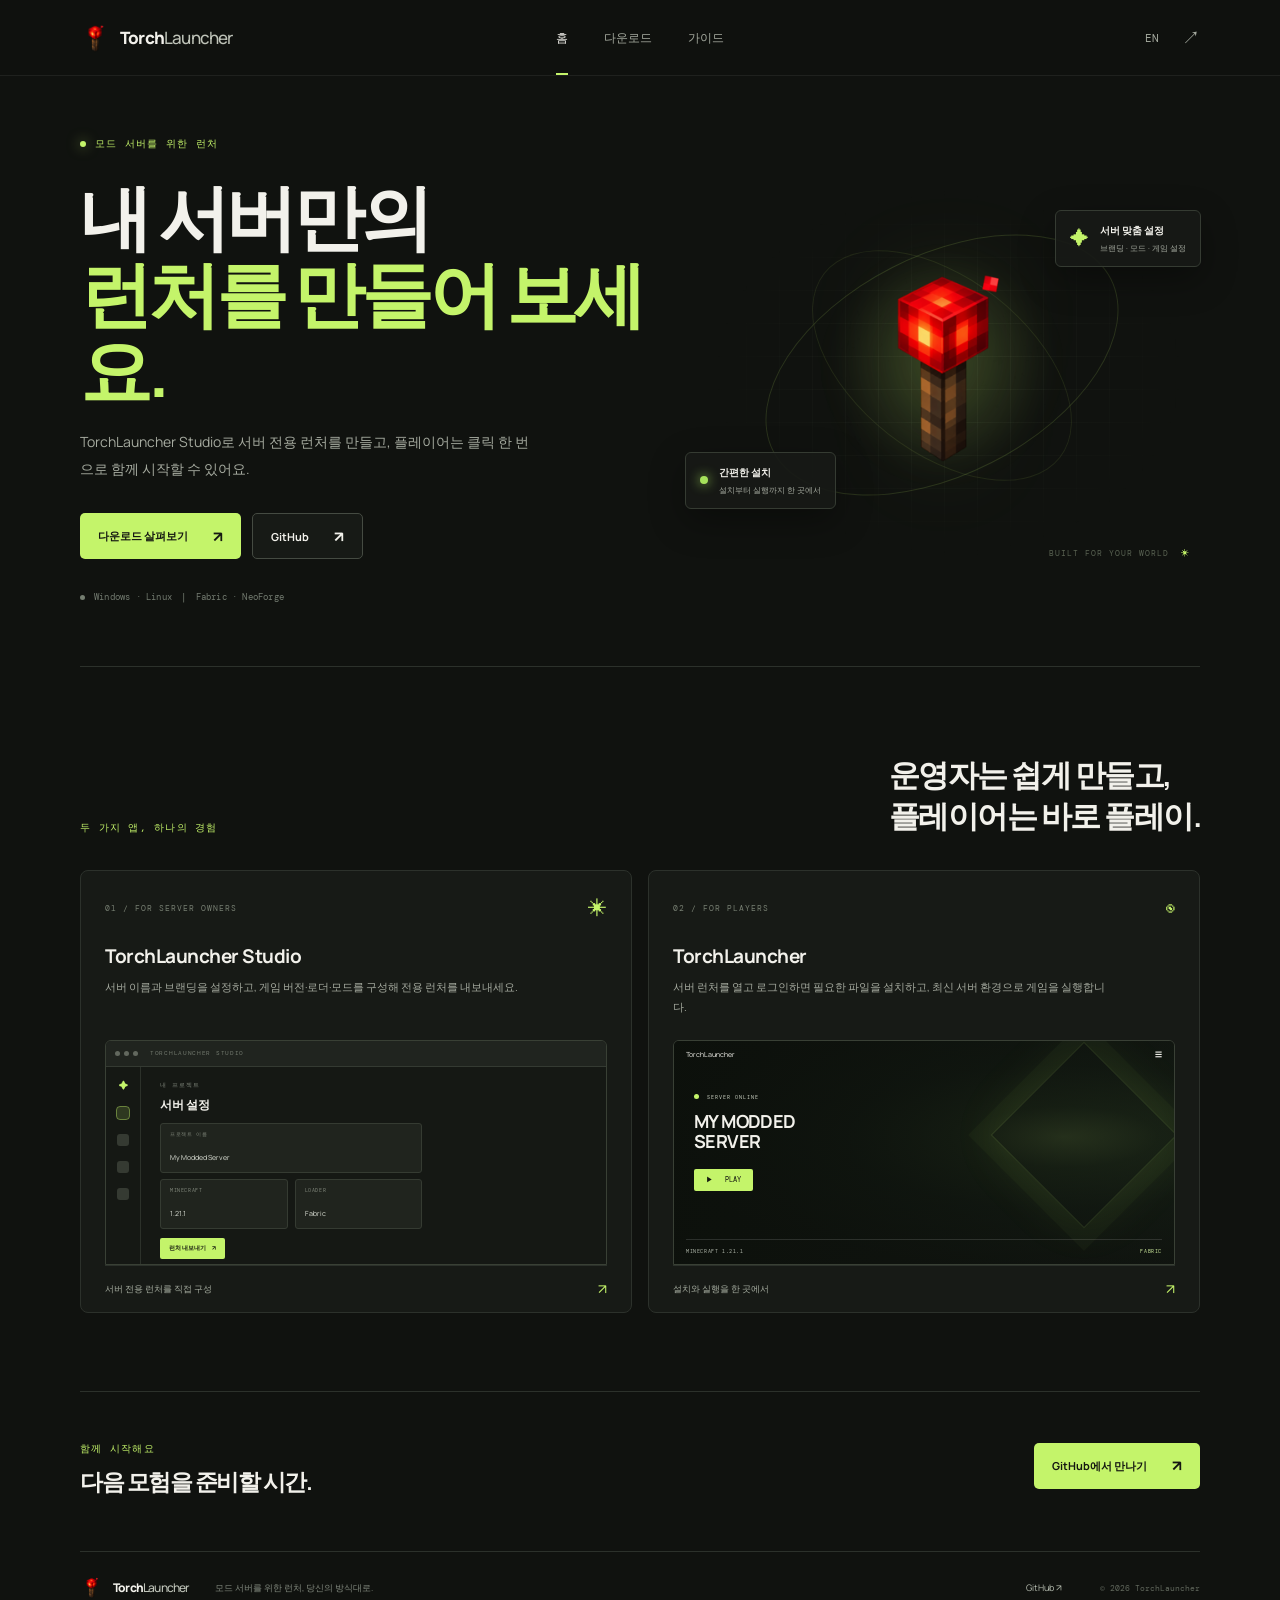
==== index.html @ cc19292b "feat: create bilingual TorchLauncher homepage" ====
<!doctype html>
<html lang="ko">
  <head>
    <meta charset="UTF-8" />
    <meta name="viewport" content="width=device-width, initial-scale=1" />
    <meta name="theme-color" content="#10120f" />
    <meta name="description" content="나만의 모드 서버 런처를 만들어 보세요. Meet TorchLauncher and TorchLauncher Studio." />
    <title>TorchLauncher — Your server, your launcher</title>
    <link rel="icon" href="assets/torch.png" />
    <link rel="stylesheet" href="styles.css" />
    <script src="app.js" defer></script>
  </head>
  <body>
    <header class="site-header"><a class="brand" href="index.html"><img src="assets/torch.png" alt="" /> <span>Torch<span class="brand-light">Launcher</span></span></a><nav><a class="active" href="index.html" data-ko="홈" data-en="Home">홈</a><a href="download.html" data-ko="다운로드" data-en="Download">다운로드</a><a href="guide.html" data-ko="가이드" data-en="Guides">가이드</a></nav><div class="header-actions"><button class="language" type="button" aria-label="Switch language">EN</button><a class="icon-link" href="https://github.com/jiunkong/TorchLauncher" target="_blank" rel="noreferrer" aria-label="GitHub">↗</a></div></header>
    <main>
      <section class="hero wrap"><div class="hero-copy"><div class="eyebrow"><span class="spark"></span><span data-ko="모드 서버를 위한 런처" data-en="A launcher for your modded server">모드 서버를 위한 런처</span></div><h1 data-ko="내 서버만의<br><em>런처를 만들어 보세요.</em>" data-en="Create a launcher<br><em>for your own server.</em>">내 서버만의<br><em>런처를 만들어 보세요.</em></h1><p class="hero-lead" data-ko="TorchLauncher Studio로 서버 전용 런처를 만들고, 플레이어는 클릭 한 번으로 함께 시작할 수 있어요." data-en="Build a server-specific launcher with TorchLauncher Studio. Your players are one click away from joining in.">TorchLauncher Studio로 서버 전용 런처를 만들고, 플레이어는 클릭 한 번으로 함께 시작할 수 있어요.</p><div class="hero-buttons"><a class="button primary" href="download.html"><span data-ko="다운로드 살펴보기" data-en="Explore downloads">다운로드 살펴보기</span><span>↗</span></a><a class="button secondary" href="https://github.com/jiunkong/TorchLauncher" target="_blank" rel="noreferrer"><span>GitHub</span><span>↗</span></a></div><div class="hero-foot"><span class="platform-dot"></span><span data-ko="Windows · Linux　|　Fabric · NeoForge" data-en="Windows · Linux　|　Fabric · NeoForge">Windows · Linux　|　Fabric · NeoForge</span></div></div><div class="hero-art"><div class="orbit orbit-one"></div><div class="orbit orbit-two"></div><div class="glow"></div><img class="hero-torch" src="assets/torch.png" alt="TorchLauncher torch emblem"/><div class="float-note note-top"><span class="note-icon">✦</span><span><b data-ko="서버 맞춤 설정" data-en="Made for your server">서버 맞춤 설정</b><small data-ko="브랜딩 · 모드 · 게임 설정" data-en="Branding · mods · game settings">브랜딩 · 모드 · 게임 설정</small></span></div><div class="float-note note-bottom"><span class="online-dot"></span><span><b data-ko="간편한 설치" data-en="Ready to play">간편한 설치</b><small data-ko="설치부터 실행까지 한 곳에서" data-en="Install and play in one place">설치부터 실행까지 한 곳에서</small></span></div><span class="art-caption">BUILT FOR YOUR WORLD <span>✳</span></span></div></section>
      <section class="intro wrap"><div class="section-heading"><span class="eyebrow" data-ko="두 가지 앱, 하나의 경험" data-en="Two apps, one experience">두 가지 앱, 하나의 경험</span><h2 data-ko="운영자는 쉽게 만들고,<br>플레이어는 바로 플레이." data-en="Easy to build.<br>Ready to play.">운영자는 쉽게 만들고,<br>플레이어는 바로 플레이.</h2></div><div class="product-grid"><article class="product-card studio-card"><div class="product-top"><span class="product-index">01 / FOR SERVER OWNERS</span><span class="product-mark">✳</span></div><h3>TorchLauncher Studio</h3><p data-ko="서버 이름과 브랜딩을 설정하고, 게임 버전·로더·모드를 구성해 전용 런처를 내보내세요." data-en="Set your server identity, configure game versions, loaders and mods, then export a dedicated launcher.">서버 이름과 브랜딩을 설정하고, 게임 버전·로더·모드를 구성해 전용 런처를 내보내세요.</p><div class="preview-window studio-preview"><div class="window-bar"><span></span><span></span><span></span><i>TORCHLAUNCHER STUDIO</i></div><div class="studio-ui"><aside><b>✦</b><span class="side-active"></span><span></span><span></span><span></span></aside><div class="studio-main"><small data-ko="내 프로젝트" data-en="MY PROJECT">내 프로젝트</small><strong data-ko="서버 설정" data-en="Server setup">서버 설정</strong><div class="mock-field"><label data-ko="프로젝트 이름" data-en="PROJECT NAME">프로젝트 이름</label><span>My Modded Server</span></div><div class="mock-row"><div><label>MINECRAFT</label><span>1.21.1</span></div><div><label>LOADER</label><span>Fabric</span></div></div><div class="mock-action" data-ko="런처 내보내기　↗" data-en="Export launcher　↗">런처 내보내기　↗</div></div></div></div><div class="card-bottom"><span data-ko="서버 전용 런처를 직접 구성" data-en="Make it yours">서버 전용 런처를 직접 구성</span><span>↗</span></div></article><article class="product-card launcher-card"><div class="product-top"><span class="product-index">02 / FOR PLAYERS</span><span class="product-mark">◉</span></div><h3>TorchLauncher</h3><p data-ko="서버 런처를 열고 로그인하면 필요한 파일을 설치하고, 최신 서버 환경으로 게임을 실행합니다." data-en="Open your server launcher and sign in. It installs what you need and starts the game with the right setup.">서버 런처를 열고 로그인하면 필요한 파일을 설치하고, 최신 서버 환경으로 게임을 실행합니다.</p><div class="preview-window launcher-preview"><div class="launcher-bg"><div class="launcher-toolbar"><span>TorchLauncher</span><span>☰</span></div><div class="launcher-copy"><small><span></span> SERVER ONLINE</small><strong>MY MODDED<br>SERVER</strong><span class="play-button">▶ &nbsp; PLAY</span></div><div class="launcher-version">MINECRAFT 1.21.1 <span>FABRIC</span></div></div></div><div class="card-bottom"><span data-ko="설치와 실행을 한 곳에서" data-en="Install and play in one place">설치와 실행을 한 곳에서</span><span>↗</span></div></article></div></section>
      <section class="closing wrap"><div><span class="eyebrow" data-ko="함께 시작해요" data-en="Get started">함께 시작해요</span><h2 data-ko="다음 모험을 준비할 시간." data-en="Your next adventure starts here.">다음 모험을 준비할 시간.</h2></div><a class="button primary" href="https://github.com/jiunkong/TorchLauncher" target="_blank" rel="noreferrer">GitHub에서 만나기 <span>↗</span></a></section>
    </main><footer class="site-footer wrap"><a class="brand footer-brand" href="index.html"><img src="assets/torch.png" alt=""/><span>Torch<span class="brand-light">Launcher</span></span></a><span data-ko="모드 서버를 위한 런처, 당신의 방식대로." data-en="A launcher for your modded server, your way.">모드 서버를 위한 런처, 당신의 방식대로.</span><a href="https://github.com/jiunkong/TorchLauncher" target="_blank" rel="noreferrer">GitHub ↗</a><small>© 2026 TorchLauncher</small></footer>
  </body>
</html>
---- styles.css ----
@import url('https://fonts.googleapis.com/css2?family=DM+Mono:wght@400;500&family=DM+Sans:wght@400;500;600;700;800&family=Manrope:wght@400;500;600;700;800&display=swap');
:root{color-scheme:dark;--bg:#10120f;--panel:#171a16;--panel2:#1d211c;--line:#2c312b;--text:#f2f1eb;--muted:#a5aa9f;--dim:#737b70;--lime:#c4f46a;--lime2:#9cd742;--mono:'DM Mono',monospace;--sans:'Manrope','DM Sans',sans-serif}*{box-sizing:border-box}html{scroll-behavior:smooth}body{margin:0;background:var(--bg);color:var(--text);font-family:var(--sans);-webkit-font-smoothing:antialiased}a{color:inherit;text-decoration:none}button{font:inherit}.wrap{width:min(1120px,calc(100% - 64px));margin-inline:auto}.site-header{height:76px;padding:0 max(32px,calc((100vw - 1120px)/2));border-bottom:1px solid rgba(255,255,255,.065);display:flex;align-items:center;justify-content:space-between;position:relative;z-index:3;background:rgba(16,18,15,.92)}.brand{display:flex;align-items:center;gap:10px;font-size:17px;font-weight:800;letter-spacing:-.8px}.brand img{width:30px;height:30px;object-fit:contain}.brand-light{font-weight:500;color:#bec3b8}.site-header nav{position:absolute;left:50%;transform:translateX(-50%);display:flex;align-items:center;gap:36px;height:100%}.site-header nav a{font-size:12px;color:var(--muted);height:100%;display:flex;align-items:center;position:relative;transition:color .2s}.site-header nav a:hover,.site-header nav a.active{color:var(--text)}.site-header nav a.active:after{content:'';position:absolute;bottom:0;left:0;right:0;height:2px;background:var(--lime)}.header-actions{display:flex;align-items:center;gap:17px}.language,.icon-link{border:0;background:none;color:var(--muted);font:11px var(--mono);cursor:pointer}.language:hover,.icon-link:hover{color:var(--lime)}.icon-link{font-size:18px}.hero{min-height:580px;display:grid;grid-template-columns:1.08fr .92fr;align-items:center;padding-top:26px;padding-bottom:38px}.hero-copy{padding:28px 0 24px}.eyebrow{font:10px var(--mono);letter-spacing:1.25px;text-transform:uppercase;color:var(--lime);display:inline-flex;align-items:center;gap:9px}.spark{width:6px;height:6px;border-radius:50%;background:var(--lime);box-shadow:0 0 13px #c4f46a9c}.hero h1{font-size:clamp(47px,6vw,72px);line-height:1.07;letter-spacing:-4.2px;margin:25px 0 21px;font-weight:700}.hero h1 em{font-style:normal;color:var(--lime)}.hero-lead{max-width:455px;font-size:14px;line-height:1.9;color:var(--muted);margin:0}.hero-buttons{display:flex;gap:11px;margin-top:31px}.button{height:46px;padding:0 18px;display:inline-flex;align-items:center;justify-content:space-between;gap:25px;border-radius:5px;font-size:11px;font-weight:700;transition:transform .2s,background .2s}.button:hover{transform:translateY(-2px)}.button.primary{background:var(--lime);color:#151811}.button.primary:hover{background:#d1ff79}.button.secondary{border:1px solid #454b42;background:#171a16}.button.secondary:hover{background:#23271f}.button span:last-child{font-size:15px}.hero-foot{display:flex;align-items:center;gap:9px;margin-top:32px;color:var(--dim);font:9px var(--mono);letter-spacing:.2px}.platform-dot{width:5px;height:5px;border-radius:50%;background:#747d70}.hero-art{height:425px;position:relative;display:grid;place-items:center;isolation:isolate}.hero-art:before{content:'';position:absolute;inset:38px 16px 22px 28px;background-image:linear-gradient(rgba(210,231,192,.04) 1px,transparent 1px),linear-gradient(90deg,rgba(210,231,192,.04) 1px,transparent 1px);background-size:33px 33px;mask-image:radial-gradient(ellipse,black 20%,transparent 72%);z-index:-1}.orbit{position:absolute;border:1px solid rgba(196,244,106,.14);border-radius:50%;transform:rotate(-27deg)}.orbit-one{width:380px;height:220px}.orbit-two{width:300px;height:175px;transform:rotate(38deg);border-color:rgba(196,244,106,.09)}.glow{position:absolute;width:220px;height:220px;border-radius:50%;background:radial-gradient(circle,#c4f46a30,transparent 70%);filter:blur(14px)}.hero-torch{width:214px;height:214px;object-fit:contain;filter:drop-shadow(0 0 45px #c4f46a24);animation:float 6s ease-in-out infinite}.float-note{position:absolute;display:flex;gap:11px;align-items:center;border:1px solid #353b32;background:rgba(23,26,22,.92);padding:12px 14px;border-radius:6px;box-shadow:0 12px 36px #0005}.note-top{top:57px;right:-1px}.note-bottom{bottom:69px;left:0}.note-icon{color:var(--lime);font-size:19px}.online-dot{width:8px;height:8px;background:#a6e25b;border-radius:50%;box-shadow:0 0 12px #a6e25b}.float-note b,.float-note small{display:block}.float-note b{font-size:10px;font-weight:600}.float-note small{color:var(--muted);font-size:8px;margin-top:4px}.art-caption{position:absolute;bottom:20px;right:10px;font:8px var(--mono);letter-spacing:1px;color:#596252}.art-caption span{color:var(--lime);margin-left:6px}.intro{border-top:1px solid var(--line);padding:72px 0 78px}.section-heading{display:flex;justify-content:space-between;align-items:flex-end;margin-bottom:35px}.section-heading h2,.closing h2{font-size:31px;line-height:1.3;letter-spacing:-1.5px;margin:15px 0 0}.product-grid{display:grid;grid-template-columns:1fr 1fr;gap:16px}.product-card{min-width:0;overflow:hidden;border:1px solid var(--line);border-radius:8px;background:var(--panel);padding:24px 24px 0}.product-top{display:flex;justify-content:space-between;align-items:center}.product-index{font:8px var(--mono);letter-spacing:1px;color:#777f72}.product-mark{color:var(--lime);font-size:19px}.product-card h3{font-size:19px;letter-spacing:-.5px;margin:22px 0 8px}.product-card>p{font-size:11px;line-height:1.8;color:var(--muted);height:39px;margin:0;max-width:440px}.preview-window{margin-top:24px;border:1px solid #394035;border-radius:6px 6px 0 0;height:225px;overflow:hidden}.window-bar{height:26px;background:#20241f;border-bottom:1px solid #343a32;display:flex;align-items:center;gap:4px;padding:0 9px}.window-bar>span{width:5px;height:5px;border-radius:50%;background:#62685e}.window-bar i{font:6px var(--mono);letter-spacing:.7px;color:#747b70;font-style:normal;margin-left:8px}.studio-ui{display:flex;height:calc(100% - 26px);background:#151814}.studio-ui aside{width:35px;border-right:1px solid #2c312a;display:flex;align-items:center;flex-direction:column;gap:15px;padding-top:12px;color:var(--lime);font-size:9px}.studio-ui aside span{width:12px;height:12px;border-radius:3px;background:#353a32}.studio-ui aside .side-active{background:#c4f46a24;outline:1px solid #c4f46a7a}.studio-main{padding:14px 19px;width:100%;max-width:300px}.studio-main>small{font:6px var(--mono);letter-spacing:1px;color:#7d8479;display:block}.studio-main>strong{display:block;font-size:12px;margin-top:6px}.mock-field,.mock-row>div{background:#20241e;border:1px solid #353b32;border-radius:3px;padding:7px 9px;margin-top:9px}.mock-field label,.mock-row label{font:5px var(--mono);letter-spacing:.6px;color:#82897d;display:block;margin-bottom:5px}.mock-field span,.mock-row span{font-size:7px;color:#dce0d6}.mock-row{display:grid;grid-template-columns:1fr 1fr;gap:7px}.mock-row>div{margin-top:6px}.mock-action{width:max-content;background:var(--lime);border-radius:2px;margin-top:9px;padding:6px 9px;color:#1b2113;font-size:6px;font-weight:700}.launcher-preview{height:225px}.launcher-bg{height:100%;position:relative;overflow:hidden;background:linear-gradient(105deg,rgba(12,16,11,.95),rgba(13,17,11,.55)),radial-gradient(ellipse at 78% 43%,#52693a 0,#273722 17%,#18221a 40%,#131714 73%)}.launcher-bg:after{content:'';position:absolute;right:24px;top:28px;width:130px;height:130px;border:1px solid #c4f46a26;transform:rotate(45deg);box-shadow:0 0 0 16px #c4f46a08,0 0 55px #c4f46a16}.launcher-toolbar{height:28px;position:relative;z-index:1;padding:0 12px;display:flex;justify-content:space-between;align-items:center;font-size:7px}.launcher-copy{position:relative;z-index:1;padding:25px 20px}.launcher-copy small{display:block;font:5px var(--mono);letter-spacing:1px;color:#d0d6c7}.launcher-copy small span{display:inline-block;width:5px;height:5px;border-radius:50%;background:var(--lime);margin-right:4px}.launcher-copy strong{display:block;font-size:18px;line-height:1.13;letter-spacing:-.6px;margin:10px 0 13px}.play-button{display:inline-block;background:var(--lime);color:#151811;padding:6px 12px;font:7px var(--mono);border-radius:2px}.launcher-version{position:absolute;bottom:9px;left:12px;right:12px;border-top:1px solid #ffffff20;padding-top:8px;color:#b4bbae;font:5px var(--mono);letter-spacing:.6px}.launcher-version span{float:right;color:#d1eea0}.card-bottom{height:47px;border-top:1px solid var(--line);display:flex;justify-content:space-between;align-items:center;color:#a7aea1;font-size:9px;margin-top:0}.card-bottom span:last-child{color:var(--lime);font-size:14px}.closing{border-top:1px solid var(--line);padding:43px 0 54px;display:flex;align-items:center;justify-content:space-between}.closing h2{font-size:23px;margin-top:10px}.site-footer{min-height:73px;border-top:1px solid var(--line);display:flex;align-items:center;gap:22px;color:#82897e;font-size:9px}.footer-brand{color:var(--text);font-size:12px;margin-right:4px}.footer-brand img{width:23px;height:23px}.site-footer>a:nth-last-of-type(1){margin-left:auto;color:#b6bdb0}.site-footer small{font:8px var(--mono);color:#60675c;margin-left:16px}.subpage{min-height:calc(100vh - 149px);padding-top:91px;padding-bottom:90px}.page-heading h1{font-size:55px;letter-spacing:-2.7px;margin:16px 0 8px}.page-heading>p{color:var(--muted);font-size:13px;margin:0}.download-grid{display:grid;grid-template-columns:1fr 1fr;gap:17px;margin-top:44px}.download-card{background:var(--panel);border:1px solid var(--line);border-radius:8px;padding:26px;position:relative;min-height:300px}.os-icon{width:43px;height:43px;display:grid;place-items:center;border:1px solid #384133;border-radius:7px;color:var(--lime);font-size:26px;margin-bottom:22px}.linux-icon{font-size:34px}.download-card h2{font-size:22px;margin:10px 0 5px}.download-card>p{font-size:10px;color:var(--muted);margin:0}.download-actions{display:flex;gap:9px;margin-top:23px}.download-actions button{flex:1;border:1px solid #454c40;background:#23271f;color:#737a70;border-radius:4px;min-height:39px;padding:0 11px;display:flex;justify-content:space-between;align-items:center;font-size:9px;cursor:not-allowed}.download-actions button span:last-child{font-size:14px}.download-card>small{display:block;color:#81877c;font-size:9px;margin-top:12px}.download-note{margin-top:20px;background:#1a1e17;border:1px solid #343b2e;padding:15px 18px;border-radius:5px;display:flex;gap:13px;align-items:flex-start;color:var(--muted);font-size:10px;line-height:1.8}.download-note>span:first-child{color:var(--lime)}.guide-page{padding-bottom:110px}.guide-layout{margin-top:42px;display:grid;grid-template-columns:225px 1fr;gap:45px;border-top:1px solid var(--line);padding-top:28px}.guide-nav .product-index{display:block;margin-bottom:13px}.guide-link{display:flex;justify-content:space-between;gap:10px;padding:12px;border:1px solid #384132;border-radius:4px;background:#1a1e17;color:var(--lime);font-size:10px}.guide-link span:last-child{font-size:14px}.guide-nav>small{display:block;color:#82897e;font-size:9px;line-height:1.8;margin-top:15px}.markdown{max-width:690px;min-height:270px}.markdown h1{font-size:28px;letter-spacing:-1px;margin:0 0 13px}.markdown h2{font-size:18px;letter-spacing:-.4px;margin:32px 0 9px;padding-bottom:9px;border-bottom:1px solid var(--line)}.markdown p,.markdown li{font-size:12px;line-height:1.9;color:#b0b6ab}.markdown p{margin:11px 0}.markdown ul{padding-left:19px}.markdown a{color:var(--lime);text-decoration:underline;text-underline-offset:3px}.markdown code{font:10px var(--mono);color:#d5edb0;background:#252a21;padding:2px 5px;border-radius:3px}.guide-error{color:#f2a779!important}@keyframes float{0%,100%{transform:translateY(0)}50%{transform:translateY(-8px)}}@media(max-width:800px){.wrap{width:min(100% - 40px,600px)}.site-header{height:67px;padding:0 20px}.site-header nav{gap:20px}.site-header nav a{font-size:10px}.header-actions{gap:10px}.brand{font-size:14px}.brand img{width:26px;height:26px}.hero{grid-template-columns:1fr;padding-top:53px;min-height:0}.hero-copy{padding:0}.hero h1{font-size:clamp(45px,10vw,64px);letter-spacing:-3px}.hero-art{height:350px;grid-row:1;margin-bottom:2px}.hero-torch{width:175px;height:175px}.orbit-one{width:min(330px,84vw)}.orbit-two{width:min(270px,70vw)}.note-top{top:30px;right:0}.note-bottom{bottom:41px;left:0}.intro{padding:55px 0}.section-heading{display:block}.section-heading h2{font-size:27px}.product-grid{grid-template-columns:1fr}.product-card>p{height:auto;min-height:38px}.closing{gap:20px}.closing h2{font-size:20px}.site-footer{flex-wrap:wrap;padding:17px 0;gap:10px 16px}.site-footer>span{display:none}.site-footer small{margin-left:0}.site-footer>a:nth-last-of-type(1){margin-left:auto}}@media(max-width:520px){.site-header nav{position:static;transform:none;gap:12px;margin-left:auto;margin-right:16px}.site-header nav a{font-size:9px}.brand{font-size:12px;gap:6px}.brand img{width:23px;height:23px}.header-actions{gap:7px}.hero{padding-top:40px}.hero-art{height:300px}.hero h1{font-size:44px;letter-spacing:-2.8px}.hero-lead{font-size:12px}.hero-buttons{margin-top:24px}.hero-foot{font-size:8px}.intro{padding:43px 0}.product-card{padding:18px 17px 0}.preview-window{height:200px}.launcher-preview{height:200px}.closing{align-items:flex-start;flex-direction:column}.closing .button{height:41px}.subpage{padding-top:65px;padding-bottom:65px}.page-heading h1{font-size:45px}.download-grid{grid-template-columns:1fr;margin-top:30px}.download-card{min-height:285px}.guide-layout{grid-template-columns:1fr;gap:27px}.guide-nav>small{margin-top:10px}.markdown h1{font-size:24px}}
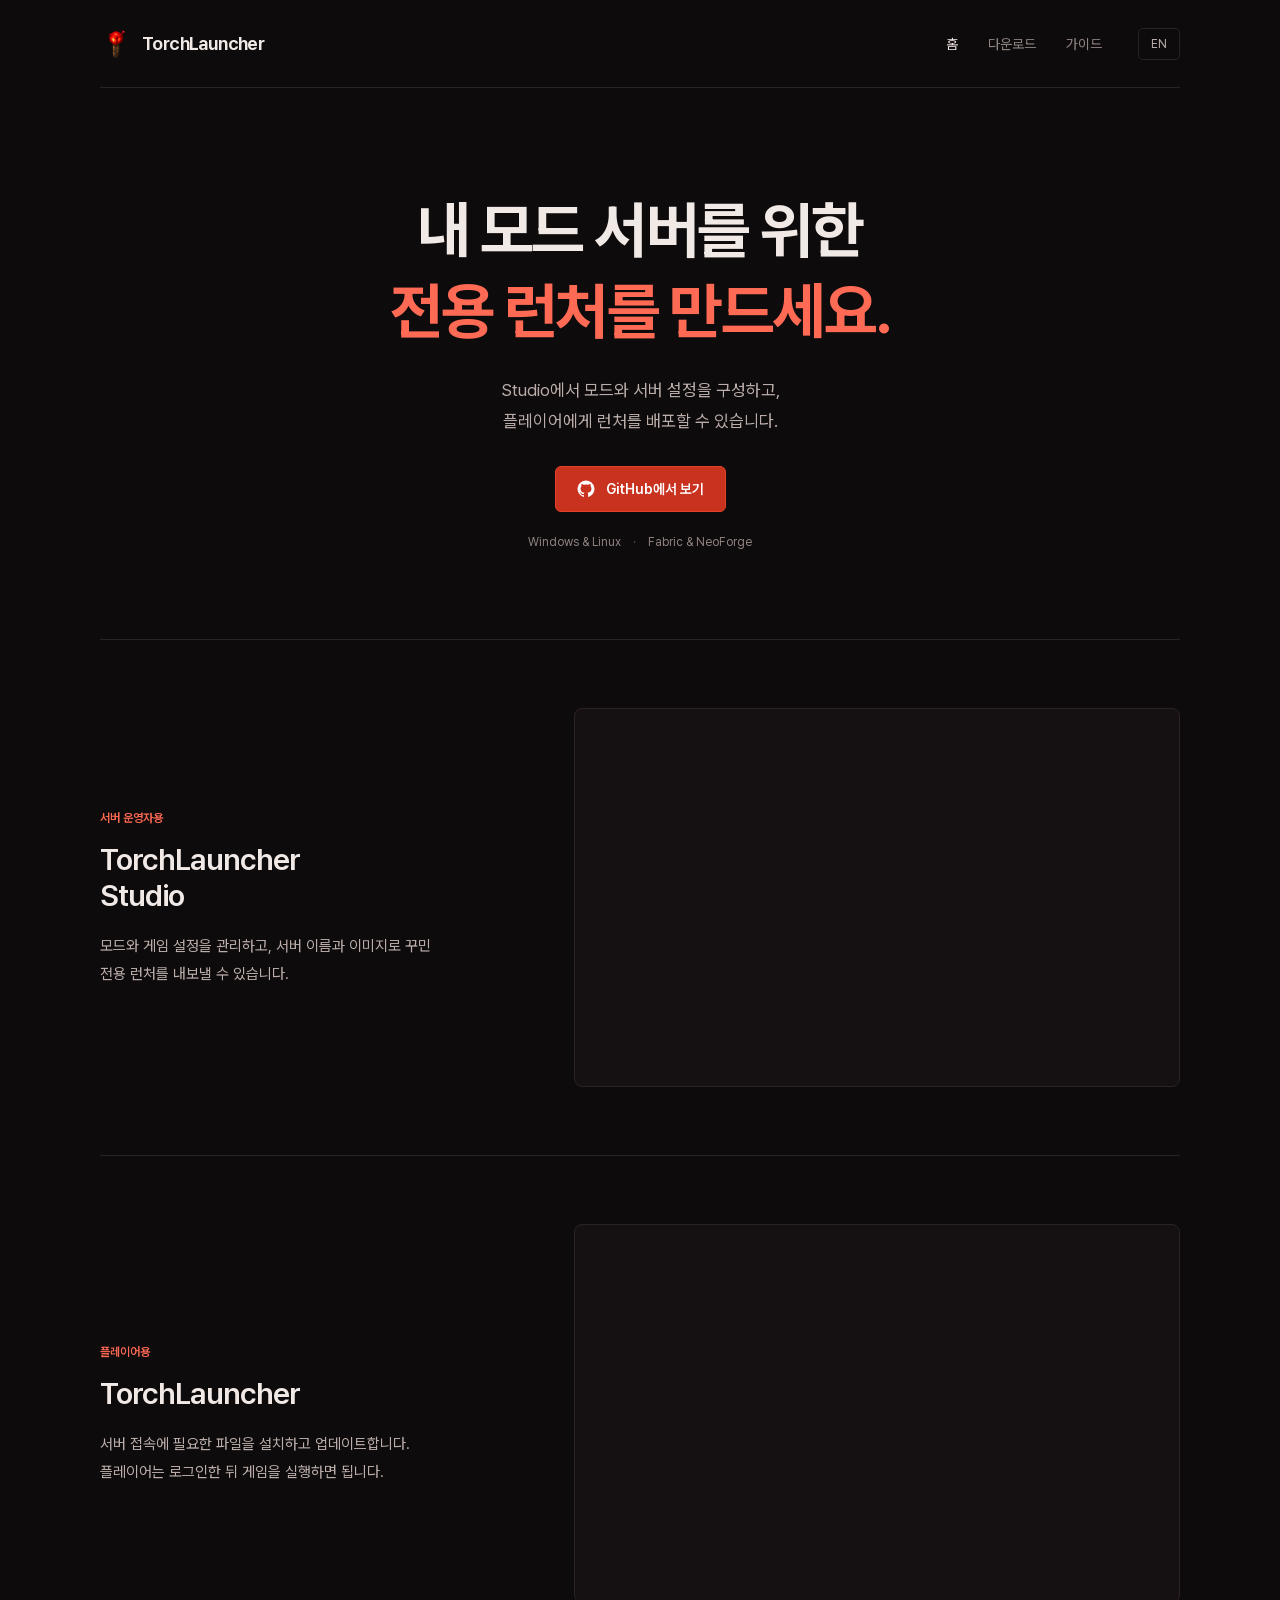
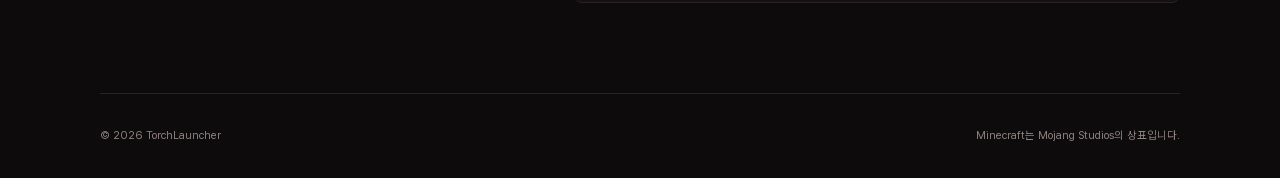
==== commit 59506a1d: "style: align homepage with TorchLauncher branding" ====
--- a/index.html
+++ b/index.html
@@ -1,21 +1,39 @@
 <!doctype html>
 <html lang="ko">
-  <head>
-    <meta charset="UTF-8" />
-    <meta name="viewport" content="width=device-width, initial-scale=1" />
-    <meta name="theme-color" content="#10120f" />
-    <meta name="description" content="나만의 모드 서버 런처를 만들어 보세요. Meet TorchLauncher and TorchLauncher Studio." />
-    <title>TorchLauncher — Your server, your launcher</title>
-    <link rel="icon" href="assets/torch.png" />
-    <link rel="stylesheet" href="styles.css" />
-    <script src="app.js" defer></script>
-  </head>
-  <body>
-    <header class="site-header"><a class="brand" href="index.html"><img src="assets/torch.png" alt="" /> <span>Torch<span class="brand-light">Launcher</span></span></a><nav><a class="active" href="index.html" data-ko="홈" data-en="Home">홈</a><a href="download.html" data-ko="다운로드" data-en="Download">다운로드</a><a href="guide.html" data-ko="가이드" data-en="Guides">가이드</a></nav><div class="header-actions"><button class="language" type="button" aria-label="Switch language">EN</button><a class="icon-link" href="https://github.com/jiunkong/TorchLauncher" target="_blank" rel="noreferrer" aria-label="GitHub">↗</a></div></header>
-    <main>
-      <section class="hero wrap"><div class="hero-copy"><div class="eyebrow"><span class="spark"></span><span data-ko="모드 서버를 위한 런처" data-en="A launcher for your modded server">모드 서버를 위한 런처</span></div><h1 data-ko="내 서버만의<br><em>런처를 만들어 보세요.</em>" data-en="Create a launcher<br><em>for your own server.</em>">내 서버만의<br><em>런처를 만들어 보세요.</em></h1><p class="hero-lead" data-ko="TorchLauncher Studio로 서버 전용 런처를 만들고, 플레이어는 클릭 한 번으로 함께 시작할 수 있어요." data-en="Build a server-specific launcher with TorchLauncher Studio. Your players are one click away from joining in.">TorchLauncher Studio로 서버 전용 런처를 만들고, 플레이어는 클릭 한 번으로 함께 시작할 수 있어요.</p><div class="hero-buttons"><a class="button primary" href="download.html"><span data-ko="다운로드 살펴보기" data-en="Explore downloads">다운로드 살펴보기</span><span>↗</span></a><a class="button secondary" href="https://github.com/jiunkong/TorchLauncher" target="_blank" rel="noreferrer"><span>GitHub</span><span>↗</span></a></div><div class="hero-foot"><span class="platform-dot"></span><span data-ko="Windows · Linux　|　Fabric · NeoForge" data-en="Windows · Linux　|　Fabric · NeoForge">Windows · Linux　|　Fabric · NeoForge</span></div></div><div class="hero-art"><div class="orbit orbit-one"></div><div class="orbit orbit-two"></div><div class="glow"></div><img class="hero-torch" src="assets/torch.png" alt="TorchLauncher torch emblem"/><div class="float-note note-top"><span class="note-icon">✦</span><span><b data-ko="서버 맞춤 설정" data-en="Made for your server">서버 맞춤 설정</b><small data-ko="브랜딩 · 모드 · 게임 설정" data-en="Branding · mods · game settings">브랜딩 · 모드 · 게임 설정</small></span></div><div class="float-note note-bottom"><span class="online-dot"></span><span><b data-ko="간편한 설치" data-en="Ready to play">간편한 설치</b><small data-ko="설치부터 실행까지 한 곳에서" data-en="Install and play in one place">설치부터 실행까지 한 곳에서</small></span></div><span class="art-caption">BUILT FOR YOUR WORLD <span>✳</span></span></div></section>
-      <section class="intro wrap"><div class="section-heading"><span class="eyebrow" data-ko="두 가지 앱, 하나의 경험" data-en="Two apps, one experience">두 가지 앱, 하나의 경험</span><h2 data-ko="운영자는 쉽게 만들고,<br>플레이어는 바로 플레이." data-en="Easy to build.<br>Ready to play.">운영자는 쉽게 만들고,<br>플레이어는 바로 플레이.</h2></div><div class="product-grid"><article class="product-card studio-card"><div class="product-top"><span class="product-index">01 / FOR SERVER OWNERS</span><span class="product-mark">✳</span></div><h3>TorchLauncher Studio</h3><p data-ko="서버 이름과 브랜딩을 설정하고, 게임 버전·로더·모드를 구성해 전용 런처를 내보내세요." data-en="Set your server identity, configure game versions, loaders and mods, then export a dedicated launcher.">서버 이름과 브랜딩을 설정하고, 게임 버전·로더·모드를 구성해 전용 런처를 내보내세요.</p><div class="preview-window studio-preview"><div class="window-bar"><span></span><span></span><span></span><i>TORCHLAUNCHER STUDIO</i></div><div class="studio-ui"><aside><b>✦</b><span class="side-active"></span><span></span><span></span><span></span></aside><div class="studio-main"><small data-ko="내 프로젝트" data-en="MY PROJECT">내 프로젝트</small><strong data-ko="서버 설정" data-en="Server setup">서버 설정</strong><div class="mock-field"><label data-ko="프로젝트 이름" data-en="PROJECT NAME">프로젝트 이름</label><span>My Modded Server</span></div><div class="mock-row"><div><label>MINECRAFT</label><span>1.21.1</span></div><div><label>LOADER</label><span>Fabric</span></div></div><div class="mock-action" data-ko="런처 내보내기　↗" data-en="Export launcher　↗">런처 내보내기　↗</div></div></div></div><div class="card-bottom"><span data-ko="서버 전용 런처를 직접 구성" data-en="Make it yours">서버 전용 런처를 직접 구성</span><span>↗</span></div></article><article class="product-card launcher-card"><div class="product-top"><span class="product-index">02 / FOR PLAYERS</span><span class="product-mark">◉</span></div><h3>TorchLauncher</h3><p data-ko="서버 런처를 열고 로그인하면 필요한 파일을 설치하고, 최신 서버 환경으로 게임을 실행합니다." data-en="Open your server launcher and sign in. It installs what you need and starts the game with the right setup.">서버 런처를 열고 로그인하면 필요한 파일을 설치하고, 최신 서버 환경으로 게임을 실행합니다.</p><div class="preview-window launcher-preview"><div class="launcher-bg"><div class="launcher-toolbar"><span>TorchLauncher</span><span>☰</span></div><div class="launcher-copy"><small><span></span> SERVER ONLINE</small><strong>MY MODDED<br>SERVER</strong><span class="play-button">▶ &nbsp; PLAY</span></div><div class="launcher-version">MINECRAFT 1.21.1 <span>FABRIC</span></div></div></div><div class="card-bottom"><span data-ko="설치와 실행을 한 곳에서" data-en="Install and play in one place">설치와 실행을 한 곳에서</span><span>↗</span></div></article></div></section>
-      <section class="closing wrap"><div><span class="eyebrow" data-ko="함께 시작해요" data-en="Get started">함께 시작해요</span><h2 data-ko="다음 모험을 준비할 시간." data-en="Your next adventure starts here.">다음 모험을 준비할 시간.</h2></div><a class="button primary" href="https://github.com/jiunkong/TorchLauncher" target="_blank" rel="noreferrer">GitHub에서 만나기 <span>↗</span></a></section>
-    </main><footer class="site-footer wrap"><a class="brand footer-brand" href="index.html"><img src="assets/torch.png" alt=""/><span>Torch<span class="brand-light">Launcher</span></span></a><span data-ko="모드 서버를 위한 런처, 당신의 방식대로." data-en="A launcher for your modded server, your way.">모드 서버를 위한 런처, 당신의 방식대로.</span><a href="https://github.com/jiunkong/TorchLauncher" target="_blank" rel="noreferrer">GitHub ↗</a><small>© 2026 TorchLauncher</small></footer>
-  </body>
+<head>
+  <meta charset="UTF-8">
+  <meta name="viewport" content="width=device-width, initial-scale=1">
+  <meta name="theme-color" content="#0e0b0c">
+  <meta name="description" content="Create a custom launcher for your modded Minecraft server with TorchLauncher Studio.">
+  <title>TorchLauncher — Your server, your launcher</title>
+  <link rel="icon" href="assets/torch.png">
+  <link rel="stylesheet" href="styles.css">
+  <script src="app.js" defer></script>
+</head>
+<body>
+<header class="site-header wrap">
+  <a class="brand" href="index.html"><img src="assets/torch.png" alt="" width="32" height="32"><span>TorchLauncher</span></a>
+  <nav aria-label="Main navigation"><a class="active" href="index.html" data-ko="홈" data-en="Home">홈</a><a href="download.html" data-ko="다운로드" data-en="Download">다운로드</a><a href="guide.html" data-ko="가이드" data-en="Guides">가이드</a></nav>
+  <button class="language" type="button" aria-label="Switch language">EN</button>
+</header>
+<main>
+  <section class="hero wrap">
+    <h1 data-ko="내 모드 서버를 위한<br><em>전용 런처를 만드세요.</em>" data-en="Create a launcher<br><em>for your modded server.</em>">내 모드 서버를 위한<br><em>전용 런처를 만드세요.</em></h1>
+    <p class="hero-lead" data-ko="Studio에서 모드와 서버 설정을 구성하고,<br>플레이어에게 런처를 배포할 수 있습니다." data-en="Set up your mods and server in Studio,<br>then share your launcher with your players.">Studio에서 모드와 서버 설정을 구성하고,<br>플레이어에게 런처를 배포할 수 있습니다.</p>
+    <a class="button primary" href="https://github.com/jiunkong/TorchLauncher" target="_blank" rel="noreferrer"><svg viewBox="0 0 24 24" width="18" height="18" fill="currentColor" aria-hidden="true"><path d="M12 .7a11.3 11.3 0 0 0-3.57 22c.57.1.77-.25.77-.55v-2.1c-3.15.68-3.81-1.34-3.81-1.34-.51-1.3-1.26-1.65-1.26-1.65-1.03-.7.08-.69.08-.69 1.14.08 1.74 1.17 1.74 1.17 1.01 1.73 2.65 1.23 3.3.94.1-.73.4-1.23.72-1.51-2.52-.29-5.17-1.26-5.17-5.6 0-1.24.44-2.25 1.17-3.05-.12-.29-.51-1.44.11-3 0 0 .95-.31 3.11 1.16a10.8 10.8 0 0 1 5.66 0c2.16-1.47 3.11-1.16 3.11-1.16.62 1.56.23 2.71.11 3 .73.8 1.17 1.81 1.17 3.05 0 4.35-2.65 5.31-5.18 5.59.41.36.77 1.04.77 2.1v3.09c0 .3.2.66.78.55A11.3 11.3 0 0 0 12 .7Z"/></svg><span data-ko="GitHub에서 보기" data-en="View on GitHub">GitHub에서 보기</span></a>
+    <p class="compatibility">Windows & Linux <span>·</span> Fabric & NeoForge</p>
+  </section>
+  <section class="product-section wrap">
+    <div class="product-copy"><span class="eyebrow" data-ko="서버 운영자용" data-en="For server owners">서버 운영자용</span><h2>TorchLauncher<br>Studio</h2><p data-ko="모드와 게임 설정을 관리하고, 서버 이름과 이미지로 꾸민 전용 런처를 내보낼 수 있습니다." data-en="Choose your game version and mods, add your server’s name and artwork, and export a dedicated launcher for your players.">모드와 게임 설정을 관리하고, 서버 이름과 이미지로 꾸민 전용 런처를 내보낼 수 있습니다.</p></div>
+    <!-- Replace this slot with a Studio screenshot when available. -->
+    <figure class="screenshot-slot" aria-hidden="true"></figure>
+  </section>
+  <section class="product-section launcher-section wrap">
+    <div class="product-copy"><span class="eyebrow" data-ko="플레이어용" data-en="For players">플레이어용</span><h2>TorchLauncher</h2><p data-ko="서버 접속에 필요한 파일을 설치하고 업데이트합니다. 플레이어는 로그인한 뒤 게임을 실행하면 됩니다." data-en="The launcher installs and updates the files your server needs. Players can sign in and launch the game.">서버 접속에 필요한 파일을 설치하고 업데이트합니다. 플레이어는 로그인한 뒤 게임을 실행하면 됩니다.</p></div>
+    <!-- Replace this slot with a Launcher screenshot when available. -->
+    <figure class="screenshot-slot" aria-hidden="true"></figure>
+  </section>
+</main>
+<footer class="site-footer wrap"><span>© 2026 TorchLauncher</span><span data-ko="Minecraft는 Mojang Studios의 상표입니다." data-en="Minecraft is a trademark of Mojang Studios.">Minecraft는 Mojang Studios의 상표입니다.</span></footer>
+</body>
 </html>
--- a/styles.css
+++ b/styles.css
@@ -1,2 +1,112 @@
-@import url('https://fonts.googleapis.com/css2?family=DM+Mono:wght@400;500&family=DM+Sans:wght@400;500;600;700;800&family=Manrope:wght@400;500;600;700;800&display=swap');
-:root{color-scheme:dark;--bg:#10120f;--panel:#171a16;--panel2:#1d211c;--line:#2c312b;--text:#f2f1eb;--muted:#a5aa9f;--dim:#737b70;--lime:#c4f46a;--lime2:#9cd742;--mono:'DM Mono',monospace;--sans:'Manrope','DM Sans',sans-serif}*{box-sizing:border-box}html{scroll-behavior:smooth}body{margin:0;background:var(--bg);color:var(--text);font-family:var(--sans);-webkit-font-smoothing:antialiased}a{color:inherit;text-decoration:none}button{font:inherit}.wrap{width:min(1120px,calc(100% - 64px));margin-inline:auto}.site-header{height:76px;padding:0 max(32px,calc((100vw - 1120px)/2));border-bottom:1px solid rgba(255,255,255,.065);display:flex;align-items:center;justify-content:space-between;position:relative;z-index:3;background:rgba(16,18,15,.92)}.brand{display:flex;align-items:center;gap:10px;font-size:17px;font-weight:800;letter-spacing:-.8px}.brand img{width:30px;height:30px;object-fit:contain}.brand-light{font-weight:500;color:#bec3b8}.site-header nav{position:absolute;left:50%;transform:translateX(-50%);display:flex;align-items:center;gap:36px;height:100%}.site-header nav a{font-size:12px;color:var(--muted);height:100%;display:flex;align-items:center;position:relative;transition:color .2s}.site-header nav a:hover,.site-header nav a.active{color:var(--text)}.site-header nav a.active:after{content:'';position:absolute;bottom:0;left:0;right:0;height:2px;background:var(--lime)}.header-actions{display:flex;align-items:center;gap:17px}.language,.icon-link{border:0;background:none;color:var(--muted);font:11px var(--mono);cursor:pointer}.language:hover,.icon-link:hover{color:var(--lime)}.icon-link{font-size:18px}.hero{min-height:580px;display:grid;grid-template-columns:1.08fr .92fr;align-items:center;padding-top:26px;padding-bottom:38px}.hero-copy{padding:28px 0 24px}.eyebrow{font:10px var(--mono);letter-spacing:1.25px;text-transform:uppercase;color:var(--lime);display:inline-flex;align-items:center;gap:9px}.spark{width:6px;height:6px;border-radius:50%;background:var(--lime);box-shadow:0 0 13px #c4f46a9c}.hero h1{font-size:clamp(47px,6vw,72px);line-height:1.07;letter-spacing:-4.2px;margin:25px 0 21px;font-weight:700}.hero h1 em{font-style:normal;color:var(--lime)}.hero-lead{max-width:455px;font-size:14px;line-height:1.9;color:var(--muted);margin:0}.hero-buttons{display:flex;gap:11px;margin-top:31px}.button{height:46px;padding:0 18px;display:inline-flex;align-items:center;justify-content:space-between;gap:25px;border-radius:5px;font-size:11px;font-weight:700;transition:transform .2s,background .2s}.button:hover{transform:translateY(-2px)}.button.primary{background:var(--lime);color:#151811}.button.primary:hover{background:#d1ff79}.button.secondary{border:1px solid #454b42;background:#171a16}.button.secondary:hover{background:#23271f}.button span:last-child{font-size:15px}.hero-foot{display:flex;align-items:center;gap:9px;margin-top:32px;color:var(--dim);font:9px var(--mono);letter-spacing:.2px}.platform-dot{width:5px;height:5px;border-radius:50%;background:#747d70}.hero-art{height:425px;position:relative;display:grid;place-items:center;isolation:isolate}.hero-art:before{content:'';position:absolute;inset:38px 16px 22px 28px;background-image:linear-gradient(rgba(210,231,192,.04) 1px,transparent 1px),linear-gradient(90deg,rgba(210,231,192,.04) 1px,transparent 1px);background-size:33px 33px;mask-image:radial-gradient(ellipse,black 20%,transparent 72%);z-index:-1}.orbit{position:absolute;border:1px solid rgba(196,244,106,.14);border-radius:50%;transform:rotate(-27deg)}.orbit-one{width:380px;height:220px}.orbit-two{width:300px;height:175px;transform:rotate(38deg);border-color:rgba(196,244,106,.09)}.glow{position:absolute;width:220px;height:220px;border-radius:50%;background:radial-gradient(circle,#c4f46a30,transparent 70%);filter:blur(14px)}.hero-torch{width:214px;height:214px;object-fit:contain;filter:drop-shadow(0 0 45px #c4f46a24);animation:float 6s ease-in-out infinite}.float-note{position:absolute;display:flex;gap:11px;align-items:center;border:1px solid #353b32;background:rgba(23,26,22,.92);padding:12px 14px;border-radius:6px;box-shadow:0 12px 36px #0005}.note-top{top:57px;right:-1px}.note-bottom{bottom:69px;left:0}.note-icon{color:var(--lime);font-size:19px}.online-dot{width:8px;height:8px;background:#a6e25b;border-radius:50%;box-shadow:0 0 12px #a6e25b}.float-note b,.float-note small{display:block}.float-note b{font-size:10px;font-weight:600}.float-note small{color:var(--muted);font-size:8px;margin-top:4px}.art-caption{position:absolute;bottom:20px;right:10px;font:8px var(--mono);letter-spacing:1px;color:#596252}.art-caption span{color:var(--lime);margin-left:6px}.intro{border-top:1px solid var(--line);padding:72px 0 78px}.section-heading{display:flex;justify-content:space-between;align-items:flex-end;margin-bottom:35px}.section-heading h2,.closing h2{font-size:31px;line-height:1.3;letter-spacing:-1.5px;margin:15px 0 0}.product-grid{display:grid;grid-template-columns:1fr 1fr;gap:16px}.product-card{min-width:0;overflow:hidden;border:1px solid var(--line);border-radius:8px;background:var(--panel);padding:24px 24px 0}.product-top{display:flex;justify-content:space-between;align-items:center}.product-index{font:8px var(--mono);letter-spacing:1px;color:#777f72}.product-mark{color:var(--lime);font-size:19px}.product-card h3{font-size:19px;letter-spacing:-.5px;margin:22px 0 8px}.product-card>p{font-size:11px;line-height:1.8;color:var(--muted);height:39px;margin:0;max-width:440px}.preview-window{margin-top:24px;border:1px solid #394035;border-radius:6px 6px 0 0;height:225px;overflow:hidden}.window-bar{height:26px;background:#20241f;border-bottom:1px solid #343a32;display:flex;align-items:center;gap:4px;padding:0 9px}.window-bar>span{width:5px;height:5px;border-radius:50%;background:#62685e}.window-bar i{font:6px var(--mono);letter-spacing:.7px;color:#747b70;font-style:normal;margin-left:8px}.studio-ui{display:flex;height:calc(100% - 26px);background:#151814}.studio-ui aside{width:35px;border-right:1px solid #2c312a;display:flex;align-items:center;flex-direction:column;gap:15px;padding-top:12px;color:var(--lime);font-size:9px}.studio-ui aside span{width:12px;height:12px;border-radius:3px;background:#353a32}.studio-ui aside .side-active{background:#c4f46a24;outline:1px solid #c4f46a7a}.studio-main{padding:14px 19px;width:100%;max-width:300px}.studio-main>small{font:6px var(--mono);letter-spacing:1px;color:#7d8479;display:block}.studio-main>strong{display:block;font-size:12px;margin-top:6px}.mock-field,.mock-row>div{background:#20241e;border:1px solid #353b32;border-radius:3px;padding:7px 9px;margin-top:9px}.mock-field label,.mock-row label{font:5px var(--mono);letter-spacing:.6px;color:#82897d;display:block;margin-bottom:5px}.mock-field span,.mock-row span{font-size:7px;color:#dce0d6}.mock-row{display:grid;grid-template-columns:1fr 1fr;gap:7px}.mock-row>div{margin-top:6px}.mock-action{width:max-content;background:var(--lime);border-radius:2px;margin-top:9px;padding:6px 9px;color:#1b2113;font-size:6px;font-weight:700}.launcher-preview{height:225px}.launcher-bg{height:100%;position:relative;overflow:hidden;background:linear-gradient(105deg,rgba(12,16,11,.95),rgba(13,17,11,.55)),radial-gradient(ellipse at 78% 43%,#52693a 0,#273722 17%,#18221a 40%,#131714 73%)}.launcher-bg:after{content:'';position:absolute;right:24px;top:28px;width:130px;height:130px;border:1px solid #c4f46a26;transform:rotate(45deg);box-shadow:0 0 0 16px #c4f46a08,0 0 55px #c4f46a16}.launcher-toolbar{height:28px;position:relative;z-index:1;padding:0 12px;display:flex;justify-content:space-between;align-items:center;font-size:7px}.launcher-copy{position:relative;z-index:1;padding:25px 20px}.launcher-copy small{display:block;font:5px var(--mono);letter-spacing:1px;color:#d0d6c7}.launcher-copy small span{display:inline-block;width:5px;height:5px;border-radius:50%;background:var(--lime);margin-right:4px}.launcher-copy strong{display:block;font-size:18px;line-height:1.13;letter-spacing:-.6px;margin:10px 0 13px}.play-button{display:inline-block;background:var(--lime);color:#151811;padding:6px 12px;font:7px var(--mono);border-radius:2px}.launcher-version{position:absolute;bottom:9px;left:12px;right:12px;border-top:1px solid #ffffff20;padding-top:8px;color:#b4bbae;font:5px var(--mono);letter-spacing:.6px}.launcher-version span{float:right;color:#d1eea0}.card-bottom{height:47px;border-top:1px solid var(--line);display:flex;justify-content:space-between;align-items:center;color:#a7aea1;font-size:9px;margin-top:0}.card-bottom span:last-child{color:var(--lime);font-size:14px}.closing{border-top:1px solid var(--line);padding:43px 0 54px;display:flex;align-items:center;justify-content:space-between}.closing h2{font-size:23px;margin-top:10px}.site-footer{min-height:73px;border-top:1px solid var(--line);display:flex;align-items:center;gap:22px;color:#82897e;font-size:9px}.footer-brand{color:var(--text);font-size:12px;margin-right:4px}.footer-brand img{width:23px;height:23px}.site-footer>a:nth-last-of-type(1){margin-left:auto;color:#b6bdb0}.site-footer small{font:8px var(--mono);color:#60675c;margin-left:16px}.subpage{min-height:calc(100vh - 149px);padding-top:91px;padding-bottom:90px}.page-heading h1{font-size:55px;letter-spacing:-2.7px;margin:16px 0 8px}.page-heading>p{color:var(--muted);font-size:13px;margin:0}.download-grid{display:grid;grid-template-columns:1fr 1fr;gap:17px;margin-top:44px}.download-card{background:var(--panel);border:1px solid var(--line);border-radius:8px;padding:26px;position:relative;min-height:300px}.os-icon{width:43px;height:43px;display:grid;place-items:center;border:1px solid #384133;border-radius:7px;color:var(--lime);font-size:26px;margin-bottom:22px}.linux-icon{font-size:34px}.download-card h2{font-size:22px;margin:10px 0 5px}.download-card>p{font-size:10px;color:var(--muted);margin:0}.download-actions{display:flex;gap:9px;margin-top:23px}.download-actions button{flex:1;border:1px solid #454c40;background:#23271f;color:#737a70;border-radius:4px;min-height:39px;padding:0 11px;display:flex;justify-content:space-between;align-items:center;font-size:9px;cursor:not-allowed}.download-actions button span:last-child{font-size:14px}.download-card>small{display:block;color:#81877c;font-size:9px;margin-top:12px}.download-note{margin-top:20px;background:#1a1e17;border:1px solid #343b2e;padding:15px 18px;border-radius:5px;display:flex;gap:13px;align-items:flex-start;color:var(--muted);font-size:10px;line-height:1.8}.download-note>span:first-child{color:var(--lime)}.guide-page{padding-bottom:110px}.guide-layout{margin-top:42px;display:grid;grid-template-columns:225px 1fr;gap:45px;border-top:1px solid var(--line);padding-top:28px}.guide-nav .product-index{display:block;margin-bottom:13px}.guide-link{display:flex;justify-content:space-between;gap:10px;padding:12px;border:1px solid #384132;border-radius:4px;background:#1a1e17;color:var(--lime);font-size:10px}.guide-link span:last-child{font-size:14px}.guide-nav>small{display:block;color:#82897e;font-size:9px;line-height:1.8;margin-top:15px}.markdown{max-width:690px;min-height:270px}.markdown h1{font-size:28px;letter-spacing:-1px;margin:0 0 13px}.markdown h2{font-size:18px;letter-spacing:-.4px;margin:32px 0 9px;padding-bottom:9px;border-bottom:1px solid var(--line)}.markdown p,.markdown li{font-size:12px;line-height:1.9;color:#b0b6ab}.markdown p{margin:11px 0}.markdown ul{padding-left:19px}.markdown a{color:var(--lime);text-decoration:underline;text-underline-offset:3px}.markdown code{font:10px var(--mono);color:#d5edb0;background:#252a21;padding:2px 5px;border-radius:3px}.guide-error{color:#f2a779!important}@keyframes float{0%,100%{transform:translateY(0)}50%{transform:translateY(-8px)}}@media(max-width:800px){.wrap{width:min(100% - 40px,600px)}.site-header{height:67px;padding:0 20px}.site-header nav{gap:20px}.site-header nav a{font-size:10px}.header-actions{gap:10px}.brand{font-size:14px}.brand img{width:26px;height:26px}.hero{grid-template-columns:1fr;padding-top:53px;min-height:0}.hero-copy{padding:0}.hero h1{font-size:clamp(45px,10vw,64px);letter-spacing:-3px}.hero-art{height:350px;grid-row:1;margin-bottom:2px}.hero-torch{width:175px;height:175px}.orbit-one{width:min(330px,84vw)}.orbit-two{width:min(270px,70vw)}.note-top{top:30px;right:0}.note-bottom{bottom:41px;left:0}.intro{padding:55px 0}.section-heading{display:block}.section-heading h2{font-size:27px}.product-grid{grid-template-columns:1fr}.product-card>p{height:auto;min-height:38px}.closing{gap:20px}.closing h2{font-size:20px}.site-footer{flex-wrap:wrap;padding:17px 0;gap:10px 16px}.site-footer>span{display:none}.site-footer small{margin-left:0}.site-footer>a:nth-last-of-type(1){margin-left:auto}}@media(max-width:520px){.site-header nav{position:static;transform:none;gap:12px;margin-left:auto;margin-right:16px}.site-header nav a{font-size:9px}.brand{font-size:12px;gap:6px}.brand img{width:23px;height:23px}.header-actions{gap:7px}.hero{padding-top:40px}.hero-art{height:300px}.hero h1{font-size:44px;letter-spacing:-2.8px}.hero-lead{font-size:12px}.hero-buttons{margin-top:24px}.hero-foot{font-size:8px}.intro{padding:43px 0}.product-card{padding:18px 17px 0}.preview-window{height:200px}.launcher-preview{height:200px}.closing{align-items:flex-start;flex-direction:column}.closing .button{height:41px}.subpage{padding-top:65px;padding-bottom:65px}.page-heading h1{font-size:45px}.download-grid{grid-template-columns:1fr;margin-top:30px}.download-card{min-height:285px}.guide-layout{grid-template-columns:1fr;gap:27px}.guide-nav>small{margin-top:10px}.markdown h1{font-size:24px}}
+@font-face {
+  font-family: "Pretendard";
+  font-style: normal;
+  font-weight: 45 920;
+  font-display: swap;
+  src: url("assets/fonts/PretendardVariable.woff2") format("woff2-variations");
+}
+:root {
+  color-scheme: dark;
+  --bg: #0e0b0c;
+  --panel: #151112;
+  --line: #2b2223;
+  --text: #f1e9e6;
+  --muted: #bbaeaa;
+  --dim: #8f8380;
+  --red: #e5412b;
+  --red-text: #ff6a55;
+  font-family: "Pretendard", -apple-system, BlinkMacSystemFont, "Segoe UI", "Noto Sans KR", sans-serif;
+  background: var(--bg);
+  color: var(--text);
+  -webkit-font-smoothing: antialiased;
+}
+* { box-sizing: border-box; }
+body { margin: 0; }
+a { color: inherit; text-decoration: none; }
+button { font: inherit; }
+.wrap { width: min(1080px, calc(100% - 64px)); margin-inline: auto; }
+.site-header { display: flex; align-items: center; gap: 36px; height: 88px; border-bottom: 1px solid var(--line); }
+.brand { display: inline-flex; align-items: center; gap: 10px; font-size: 18px; font-weight: 650; letter-spacing: -.6px; }
+.brand img { object-fit: contain; }
+.site-header nav { display: flex; gap: 30px; margin-left: auto; }
+.site-header nav a { font-size: 14px; color: var(--dim); transition: color .15s; }
+.site-header nav a:hover, .site-header nav a.active { color: var(--text); }
+.language { background: transparent; border: 1px solid var(--line); color: var(--muted); border-radius: 5px; min-width: 42px; min-height: 32px; font-size: 12px; cursor: pointer; }
+.language:hover { border-color: var(--dim); }
+:focus-visible { outline: 2px solid var(--red-text); outline-offset: 5px; }
+.hero { text-align: center; padding: 102px 0 90px; }
+h1, h2, p { margin-top: 0; }
+.hero h1 { font-size: clamp(38px, 5.1vw, 62px); line-height: 1.3; letter-spacing: -2.6px; font-weight: 700; margin-bottom: 24px; word-break: keep-all; }
+.hero h1 em { color: var(--red-text); font-style: normal; }
+.hero-lead { color: var(--muted); font-size: 17px; line-height: 1.8; margin-bottom: 30px; word-break: keep-all; }
+.button { display: inline-flex; align-items: center; justify-content: center; gap: 11px; min-height: 46px; border-radius: 6px; padding: 0 21px; font-size: 14px; font-weight: 600; transition: background .15s; }
+.primary { color: #fff; background: #c8321f; border: 1px solid #e5412b; }
+.primary:hover { background: #e5412b; }
+.compatibility { color: var(--dim); font-size: 12px; margin: 23px 0 0; }
+.compatibility span { padding: 0 9px; color: #594b48; }
+.product-section { border-top: 1px solid var(--line); padding-block: 68px; display: grid; grid-template-columns: .8fr 1.2fr; align-items: center; gap: 70px; }
+.product-copy .eyebrow { display: inline-block; color: var(--red-text); font-size: 12px; font-weight: 600; margin-bottom: 16px; }
+.product-copy h2 { font-size: 30px; line-height: 1.2; letter-spacing: -1px; font-weight: 600; margin-bottom: 19px; }
+.product-copy p { max-width: 340px; font-size: 15px; line-height: 1.9; color: var(--muted); margin-bottom: 0; word-break: keep-all; }
+.screenshot-slot { margin: 0; aspect-ratio: 16 / 10; background: var(--panel); border: 1px solid var(--line); border-radius: 8px; overflow: hidden; }
+.screenshot-slot img { display: block; width: 100%; height: 100%; object-fit: contain; }
+.launcher-section { padding-bottom: 90px; }
+.site-footer { border-top: 1px solid var(--line); min-height: 85px; display: flex; gap: 24px; align-items: center; justify-content: space-between; color: var(--dim); font-size: 11px; }
+.subpage { min-height: calc(100vh - 173px); padding-block: 82px 100px; }
+.page-heading h1 { font-size: 40px; letter-spacing: -1.3px; margin-bottom: 15px; }
+.page-heading p { font-size: 15px; color: var(--muted); line-height: 1.8; }
+.download-grid { display: grid; grid-template-columns: 1fr 1fr; gap: 24px; margin-top: 40px; }
+.download-card { padding: 30px; background: var(--panel); border: 1px solid var(--line); border-radius: 8px; }
+.os-icon { color: var(--red-text); font-size: 36px; line-height: 1; margin-bottom: 20px; }
+.download-card .product-index { display: none; }
+.download-card h2 { font-size: 25px; margin-bottom: 8px; font-weight: 600; }
+.download-card p { color: var(--dim); font-size: 13px; margin-bottom: 28px; }
+.download-actions { display: flex; gap: 10px; }
+.download-actions button { display: flex; justify-content: space-between; align-items: center; gap: 12px; flex: 1; padding: 12px; border: 1px solid #3a2e2f; border-radius: 5px; color: #8f8380; background: #1c1617; font-size: 12px; cursor: not-allowed; }
+.guide-layout { margin-top: 40px; padding-top: 28px; border-top: 1px solid var(--line); display: grid; grid-template-columns: 210px 1fr; gap: 56px; }
+.guide-nav .product-index { color: var(--dim); font-size: 11px; display: block; margin-bottom: 15px; }
+.guide-link { color: var(--red-text); font-size: 13px; line-height: 1.7; display: block; }
+.guide-link span:last-child { display: none; }
+.markdown { min-width: 0; max-width: 680px; }
+.markdown h1 { font-size: 26px; letter-spacing: -.7px; margin-bottom: 20px; }
+.markdown h2 { font-size: 20px; margin: 32px 0 12px; }
+.markdown p, .markdown li { font-size: 14px; line-height: 1.9; color: var(--muted); }
+.markdown ul, .markdown ol { padding-left: 22px; }
+.markdown a { color: var(--red-text); text-decoration: underline; text-underline-offset: 3px; }
+.markdown code { padding: 2px 5px; border-radius: 3px; background: #251d1e; }
+@media (max-width: 800px) {
+  .wrap { width: calc(100% - 40px); }
+  .site-header { height: 76px; gap: 20px; }
+  .site-header nav { gap: 20px; }
+  .hero { padding-block: 78px 68px; }
+  .hero h1 { font-size: 45px; letter-spacing: -2px; }
+  .product-section { gap: 32px; padding-block: 45px; }
+  .product-copy h2 { font-size: 25px; }
+  .product-copy p { font-size: 14px; }
+  .guide-layout { gap: 28px; grid-template-columns: 170px 1fr; }
+  .download-actions { flex-direction: column; }
+}
+@media (max-width: 560px) {
+  .wrap { width: calc(100% - 36px); }
+  .site-header { flex-wrap: wrap; gap: 16px; height: 100px; padding-block: 16px; }
+  .brand { font-size: 16px; }
+  .brand img { width: 26px; height: 26px; }
+  .language { margin-left: auto; order: 1; }
+  .site-header nav { margin: 0; gap: 25px; order: 2; width: 100%; }
+  .site-header nav a { font-size: 12px; }
+  .hero { text-align: left; padding-block: 60px; }
+  .hero h1 { font-size: clamp(30px, 8.1vw, 42px); letter-spacing: -1.3px; }
+  .hero-lead { font-size: 14px; }
+  .product-section { grid-template-columns: 1fr; gap: 25px; padding-block: 36px; }
+  .product-copy h2 br { display: none; }
+  .product-copy p { max-width: none; }
+  .product-copy .eyebrow { margin-bottom: 12px; }
+  .site-footer { flex-direction: column; gap: 9px; align-items: flex-start; justify-content: center; padding-block: 20px; font-size: 10px; }
+  .subpage { padding-block: 52px; }
+  .page-heading h1 { font-size: 32px; }
+  .page-heading p { font-size: 14px; }
+  .download-grid { grid-template-columns: 1fr; gap: 16px; margin-top: 28px; }
+  .download-actions { flex-direction: row; }
+  .download-card { padding: 24px; }
+  .guide-layout { grid-template-columns: 1fr; gap: 28px; }
+}
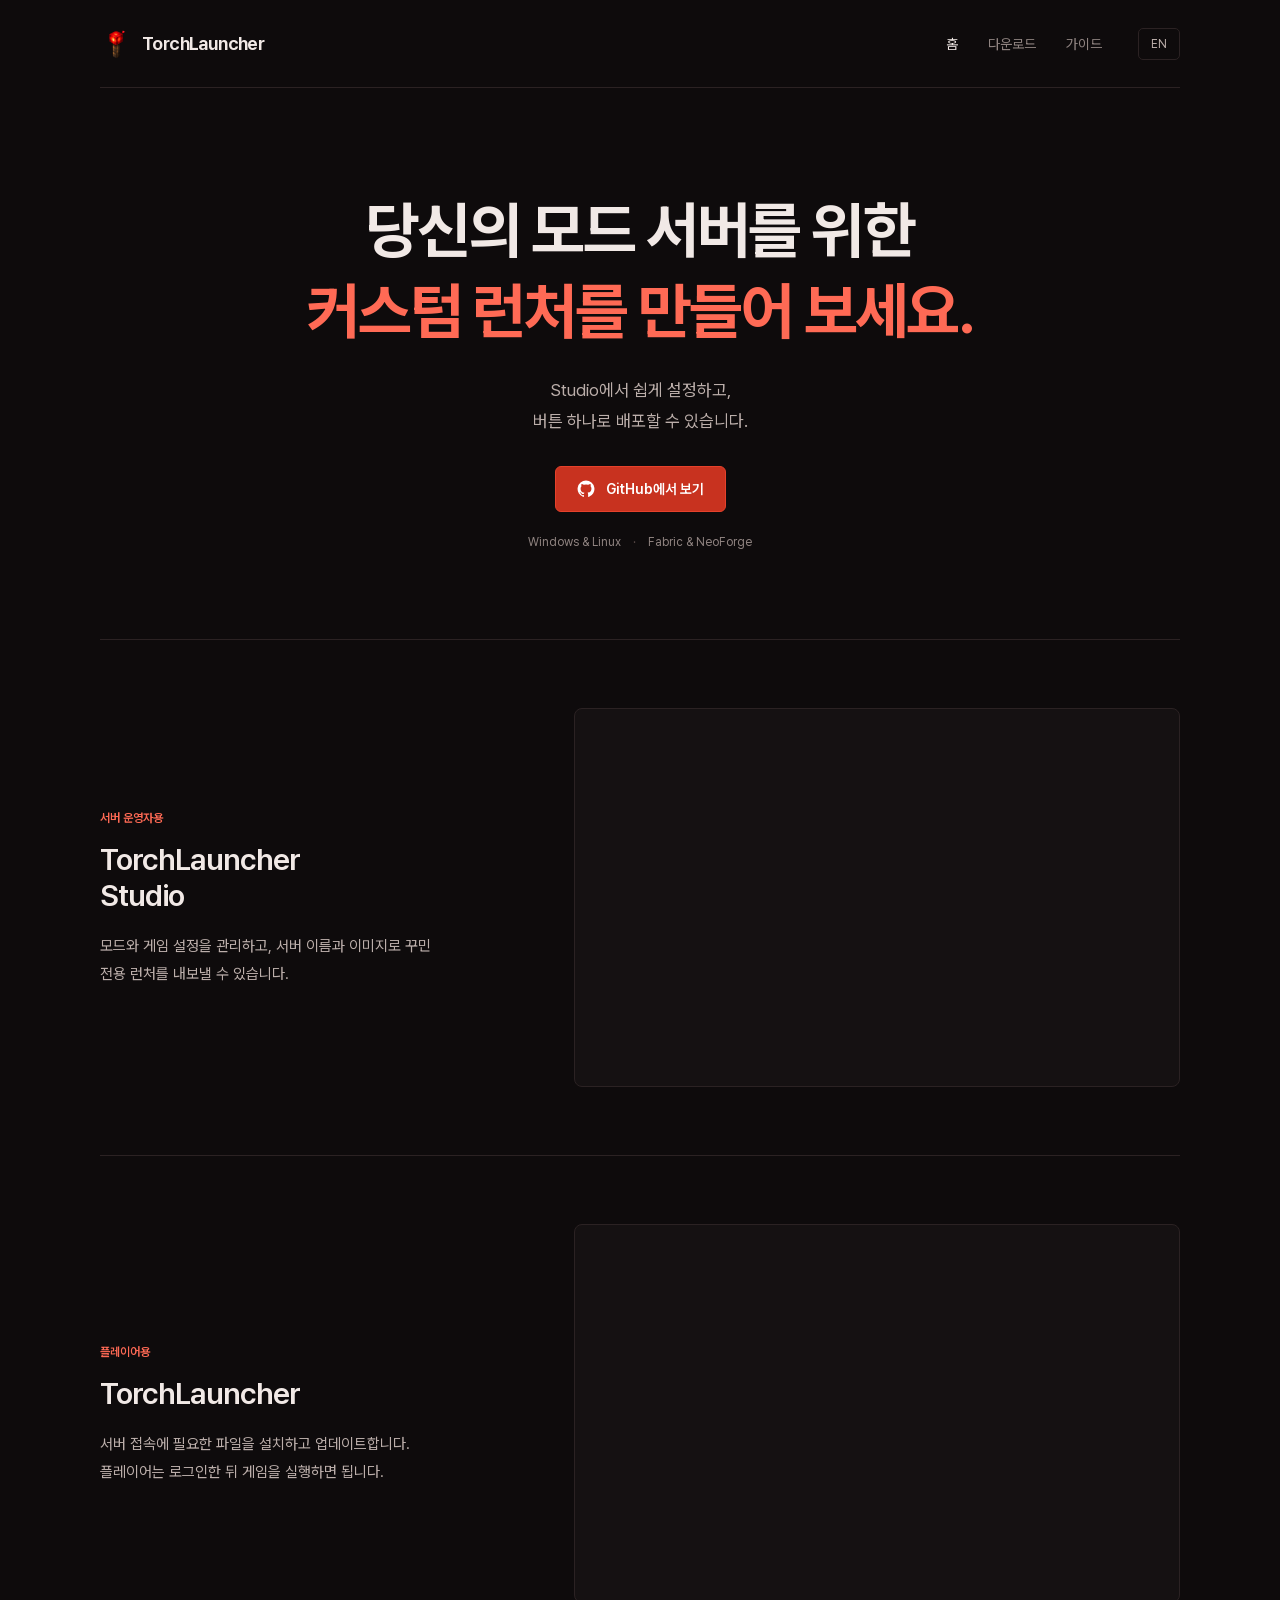
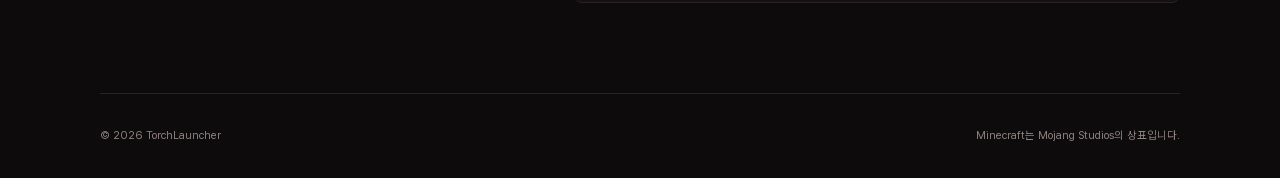
==== commit 42e253fa: "docs: refine homepage headline and description" ====
--- a/index.html
+++ b/index.html
@@ -18,8 +18,8 @@
 </header>
 <main>
   <section class="hero wrap">
-    <h1 data-ko="내 모드 서버를 위한<br><em>전용 런처를 만드세요.</em>" data-en="Create a launcher<br><em>for your modded server.</em>">내 모드 서버를 위한<br><em>전용 런처를 만드세요.</em></h1>
-    <p class="hero-lead" data-ko="Studio에서 모드와 서버 설정을 구성하고,<br>플레이어에게 런처를 배포할 수 있습니다." data-en="Set up your mods and server in Studio,<br>then share your launcher with your players.">Studio에서 모드와 서버 설정을 구성하고,<br>플레이어에게 런처를 배포할 수 있습니다.</p>
+    <h1 data-ko="당신의 모드 서버를 위한<br><em>커스텀 런처를 만들어 보세요.</em>" data-en="Create a custom launcher<br><em>for your modded server.</em>">당신의 모드 서버를 위한<br><em>커스텀 런처를 만들어 보세요.</em></h1>
+    <p class="hero-lead" data-ko="Studio에서 쉽게 설정하고,<br>버튼 하나로 배포할 수 있습니다." data-en="Set it up easily in Studio,<br>then deploy with a single click.">Studio에서 쉽게 설정하고,<br>버튼 하나로 배포할 수 있습니다.</p>
     <a class="button primary" href="https://github.com/jiunkong/TorchLauncher" target="_blank" rel="noreferrer"><svg viewBox="0 0 24 24" width="18" height="18" fill="currentColor" aria-hidden="true"><path d="M12 .7a11.3 11.3 0 0 0-3.57 22c.57.1.77-.25.77-.55v-2.1c-3.15.68-3.81-1.34-3.81-1.34-.51-1.3-1.26-1.65-1.26-1.65-1.03-.7.08-.69.08-.69 1.14.08 1.74 1.17 1.74 1.17 1.01 1.73 2.65 1.23 3.3.94.1-.73.4-1.23.72-1.51-2.52-.29-5.17-1.26-5.17-5.6 0-1.24.44-2.25 1.17-3.05-.12-.29-.51-1.44.11-3 0 0 .95-.31 3.11 1.16a10.8 10.8 0 0 1 5.66 0c2.16-1.47 3.11-1.16 3.11-1.16.62 1.56.23 2.71.11 3 .73.8 1.17 1.81 1.17 3.05 0 4.35-2.65 5.31-5.18 5.59.41.36.77 1.04.77 2.1v3.09c0 .3.2.66.78.55A11.3 11.3 0 0 0 12 .7Z"/></svg><span data-ko="GitHub에서 보기" data-en="View on GitHub">GitHub에서 보기</span></a>
     <p class="compatibility">Windows & Linux <span>·</span> Fabric & NeoForge</p>
   </section>
